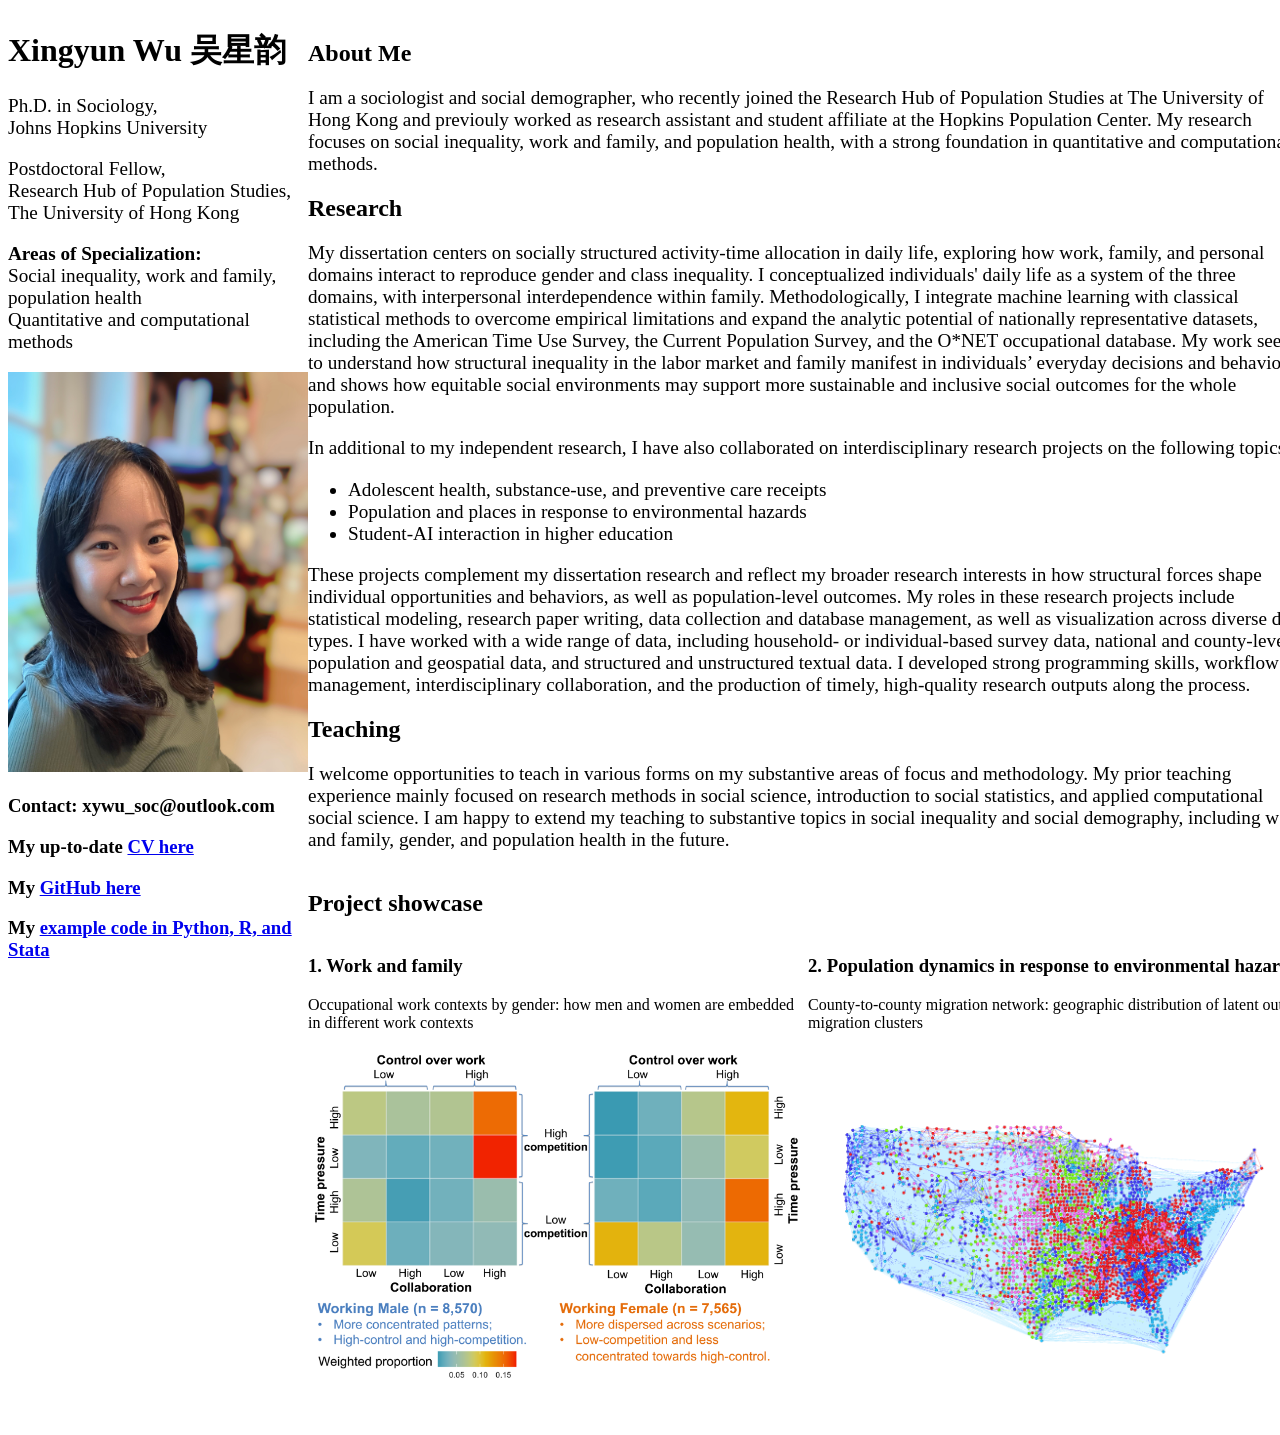
==== index.html @ 54bae13f "Update materials" ====
<!DOCTYPE html> 
<html>
  <head>
    <title>Xingyun Wu - Homepage</title>
  </head>
  
  <body>

    <div style="width: 100%; display: table;">
      <div style="display: table-row">
        <div style="width: 400px; display: table-cell;"> 
          <h1>Xingyun Wu 吴星韵</h1>

          <p style="font-size:120%;">
            Ph.D. in Sociology,<br>
            Johns Hopkins University
          </p>
          
          <p style="font-size:120%;">
            Postdoctoral Fellow, <br>
            Research Hub of Population Studies, <br>
            The University of Hong Kong
          </p>

          <p style="font-size:120%;">
            <b>Areas of Specialization:</b> <br>
            Social inequality, work and family, population health <br>
            Quantitative and computational methods
          </p>
          
          <p></p>

          <img style="width:300px" src="./profile/wu_profilePic.jpg"/>

          <h3>Contact: xywu_soc@outlook.com</h3>

          <h3>My up-to-date <a href="./profile/CV_Wu_20250822.pdf" target="_blank" class="image fit">CV here</a></h3>

          <h3>My <a href="https://github.com/xywu-soc" target="_blank" class="image fit">GitHub here</a></h3>

          <h3>My <a href = "./showcase/example_scripts_Python_R_Stata_Wu_20250423.pdf" class="image fit">example code in Python, R, and Stata</a></h3>
          
        </div>

        <div style="width: 600px; display: table-cell;"> 
          <h2>About Me</h2>
    
          <p style="font-size:120%;">
            I am a sociologist and social demographer, who recently joined the Research Hub of Population Studies at The University of Hong Kong and previouly worked as research assistant and student affiliate at the Hopkins Population Center. My research focuses on social inequality,
            work and family, and population health, with a strong foundation in quantitative and computational methods.
          </p>  

          <h2>Research</h2>
    
          <p style="font-size:120%;">
            My dissertation centers on socially structured activity-time allocation in daily life, exploring how work, family, and personal domains interact to reproduce gender and 
            class inequality. I conceptualized individuals' daily life as a system of the three domains, with interpersonal interdependence within family. 
            
            Methodologically, I integrate machine learning with classical statistical methods to overcome empirical limitations and expand the analytic potential 
            of nationally representative datasets, including the American Time Use Survey, the Current Population Survey, and the O*NET occupational database. 
            
            My work seeks to understand how structural inequality in the labor market and family manifest in individuals’ everyday decisions and behaviors, 
            and shows how equitable social environments may support more sustainable and inclusive social outcomes for the whole population.
          </p>

          <p style="font-size:120%;">
            In additional to my independent research, I have also collaborated on interdisciplinary research projects on the following topics: 
            
            <ul style="font-size:120%;">
              <li>Adolescent health, substance-use, and preventive care receipts</li>
              <li>Population and places in response to environmental hazards</li>
              <li>Student-AI interaction in higher education</li>
            </ul>
            
            </p>
            
            <p style="font-size:120%;">
            These projects complement my dissertation research and 
            reflect my broader research interests in how structural forces shape individual opportunities and behaviors, as well as population-level outcomes. 
            
            My roles in these research projects include statistical modeling, research paper writing, data collection and database management, as well as visualization across diverse data types.
            
            I have worked with a wide range of data, including household- or individual-based survey data, national and county-level population and geospatial data, and structured and unstructured textual data. 
            
            I developed strong programming skills, workflow management, interdisciplinary collaboration, and the production of timely, high-quality research outputs along the process.
          </p>
    
          <h2>Teaching</h2>

          <p style="font-size:120%;">
            I welcome opportunities to teach in various forms on my substantive areas of focus and methodology. My prior teaching experience mainly focused on research methods in social science, introduction to social statistics, and applied computational social science. 
            
            I am happy to extend my teaching to substantive topics in social inequality and social demography, including work and family, gender, and population health in the future.
          </p>
          
          <div style="width: 100%; display: table;">
            
            <h2>Project showcase</h2>
            
            <div style="display: table-row">
              
              <div style="width: 500px; display: table-cell;"> 
                <h3>1. Work and family</h3>
                <p>Occupational work contexts by gender: how men and women are embedded in different work contexts</p>
                <img style="width:500px" src="./showcase/occ_context.png"/>
              </div>
              
              <div style="width: 500px; display: table-cell;"> 
                <h3>2. Population dynamics in response to environmental hazards</h3>
                <p>County-to-county migration network: geographic distribution of latent out-migration clusters</p>
                <img style="width:500px" src="./showcase/map_migration_out.png"/>
              </div>
              
            </div>
          </div>
          
        </div>
        
      </div>

    </div>
    
  </body>
</html>
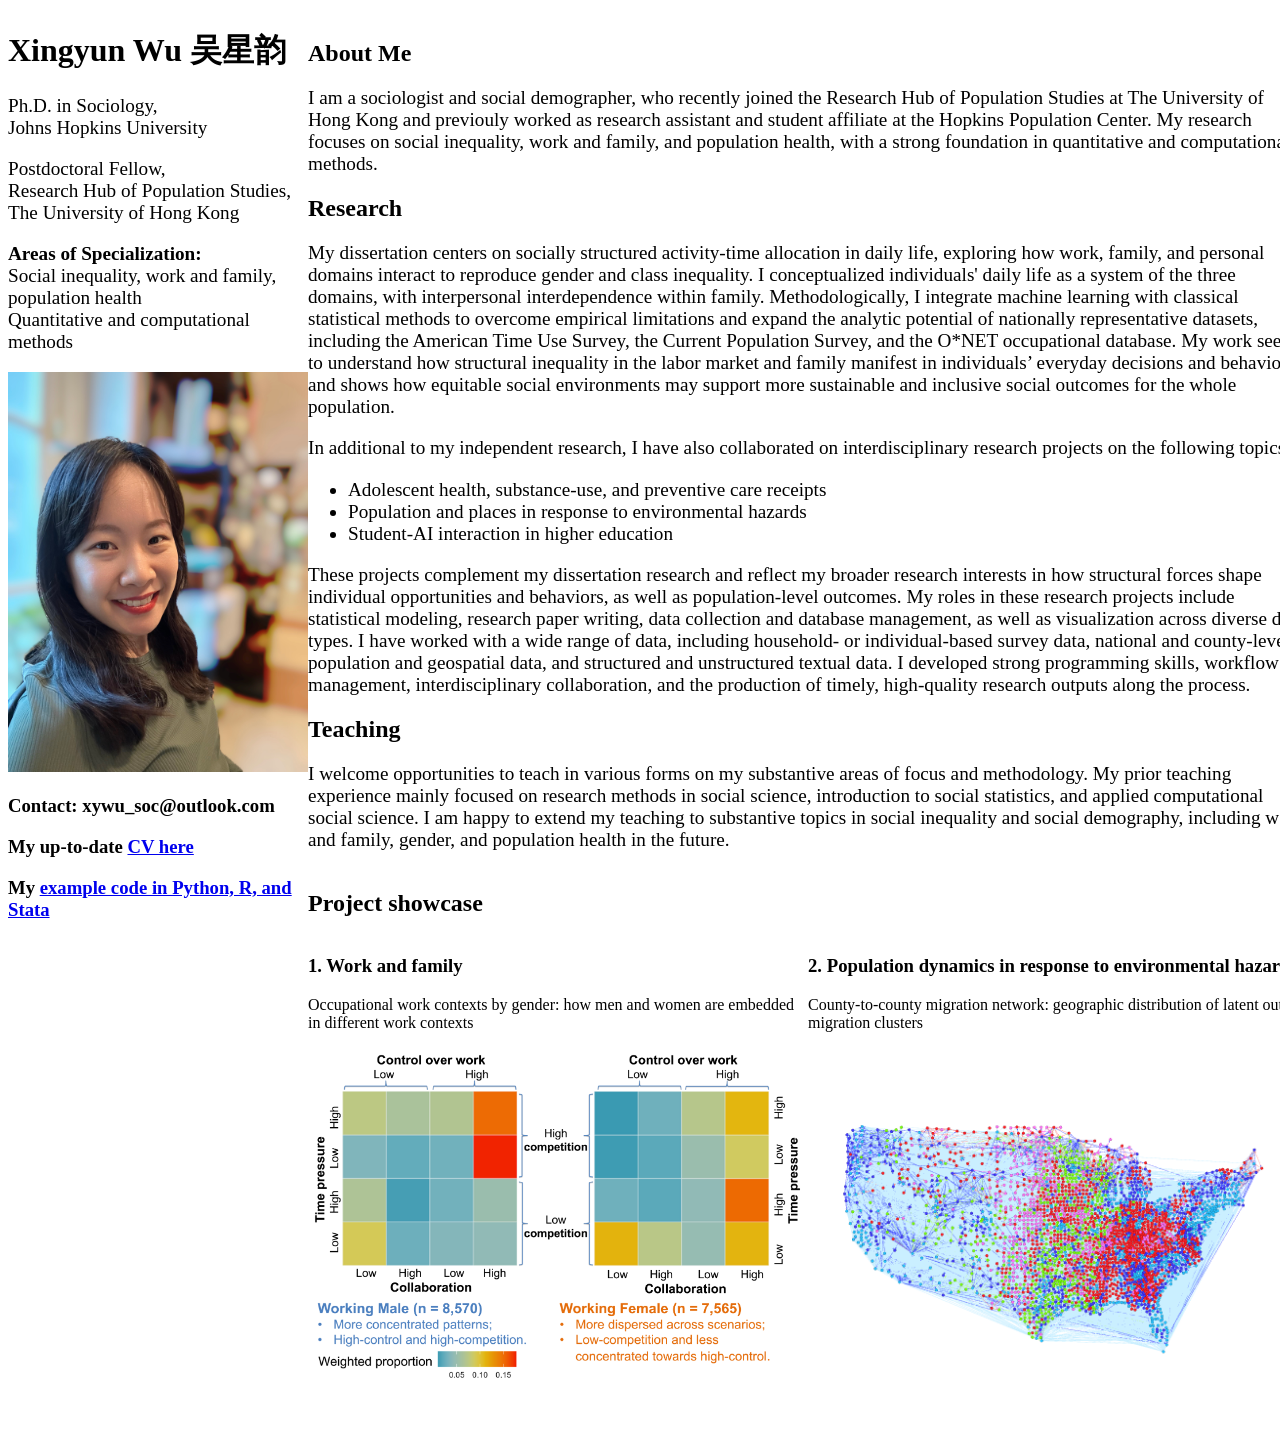
==== commit e0692539: "Update cv" ====
--- a/index.html
+++ b/index.html
@@ -34,9 +34,7 @@
 
           <h3>Contact: xywu_soc@outlook.com</h3>
 
-          <h3>My up-to-date <a href="./profile/CV_Wu_20250822.pdf" target="_blank" class="image fit">CV here</a></h3>
-
-          <h3>My <a href="https://github.com/xywu-soc" target="_blank" class="image fit">GitHub here</a></h3>
+          <h3>My up-to-date <a href="./profile/CV_Wu_20251009.pdf" target="_blank" class="image fit">CV here</a></h3>
 
           <h3>My <a href = "./showcase/example_scripts_Python_R_Stata_Wu_20250423.pdf" class="image fit">example code in Python, R, and Stata</a></h3>
           
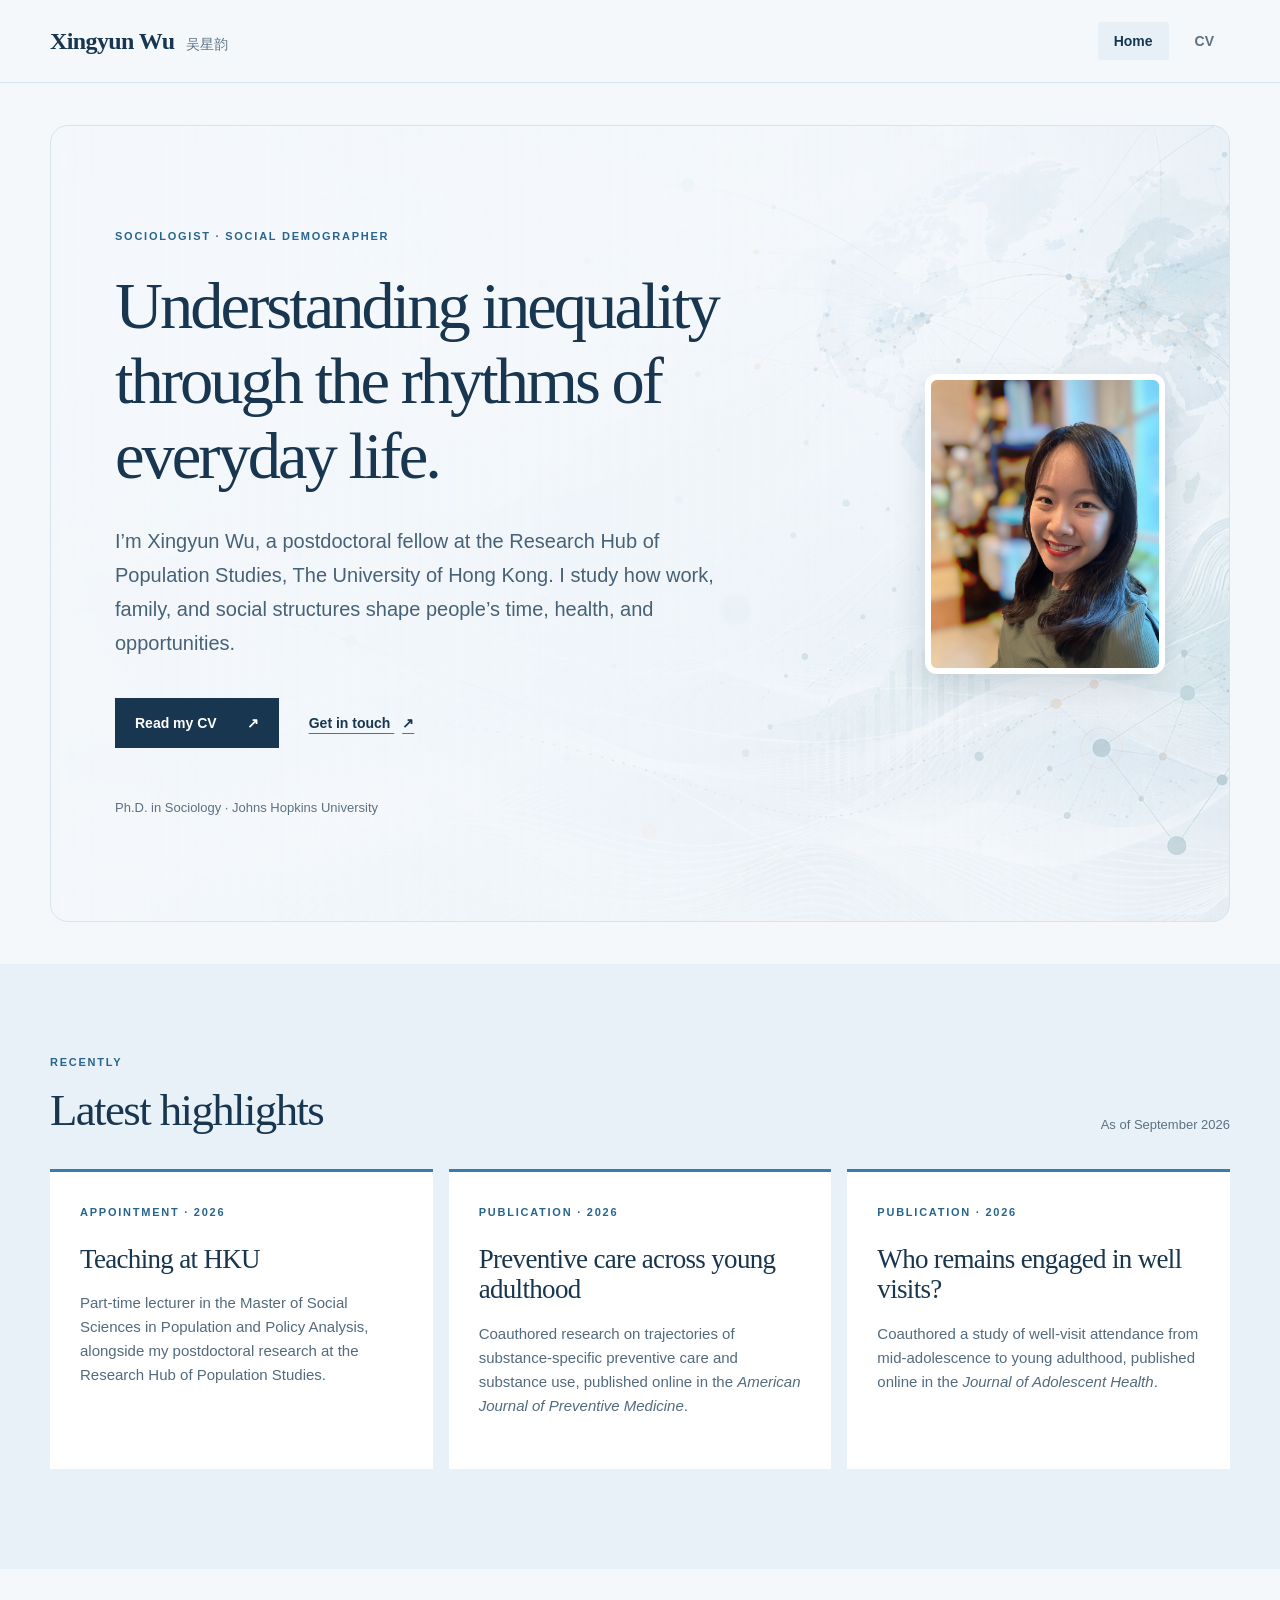
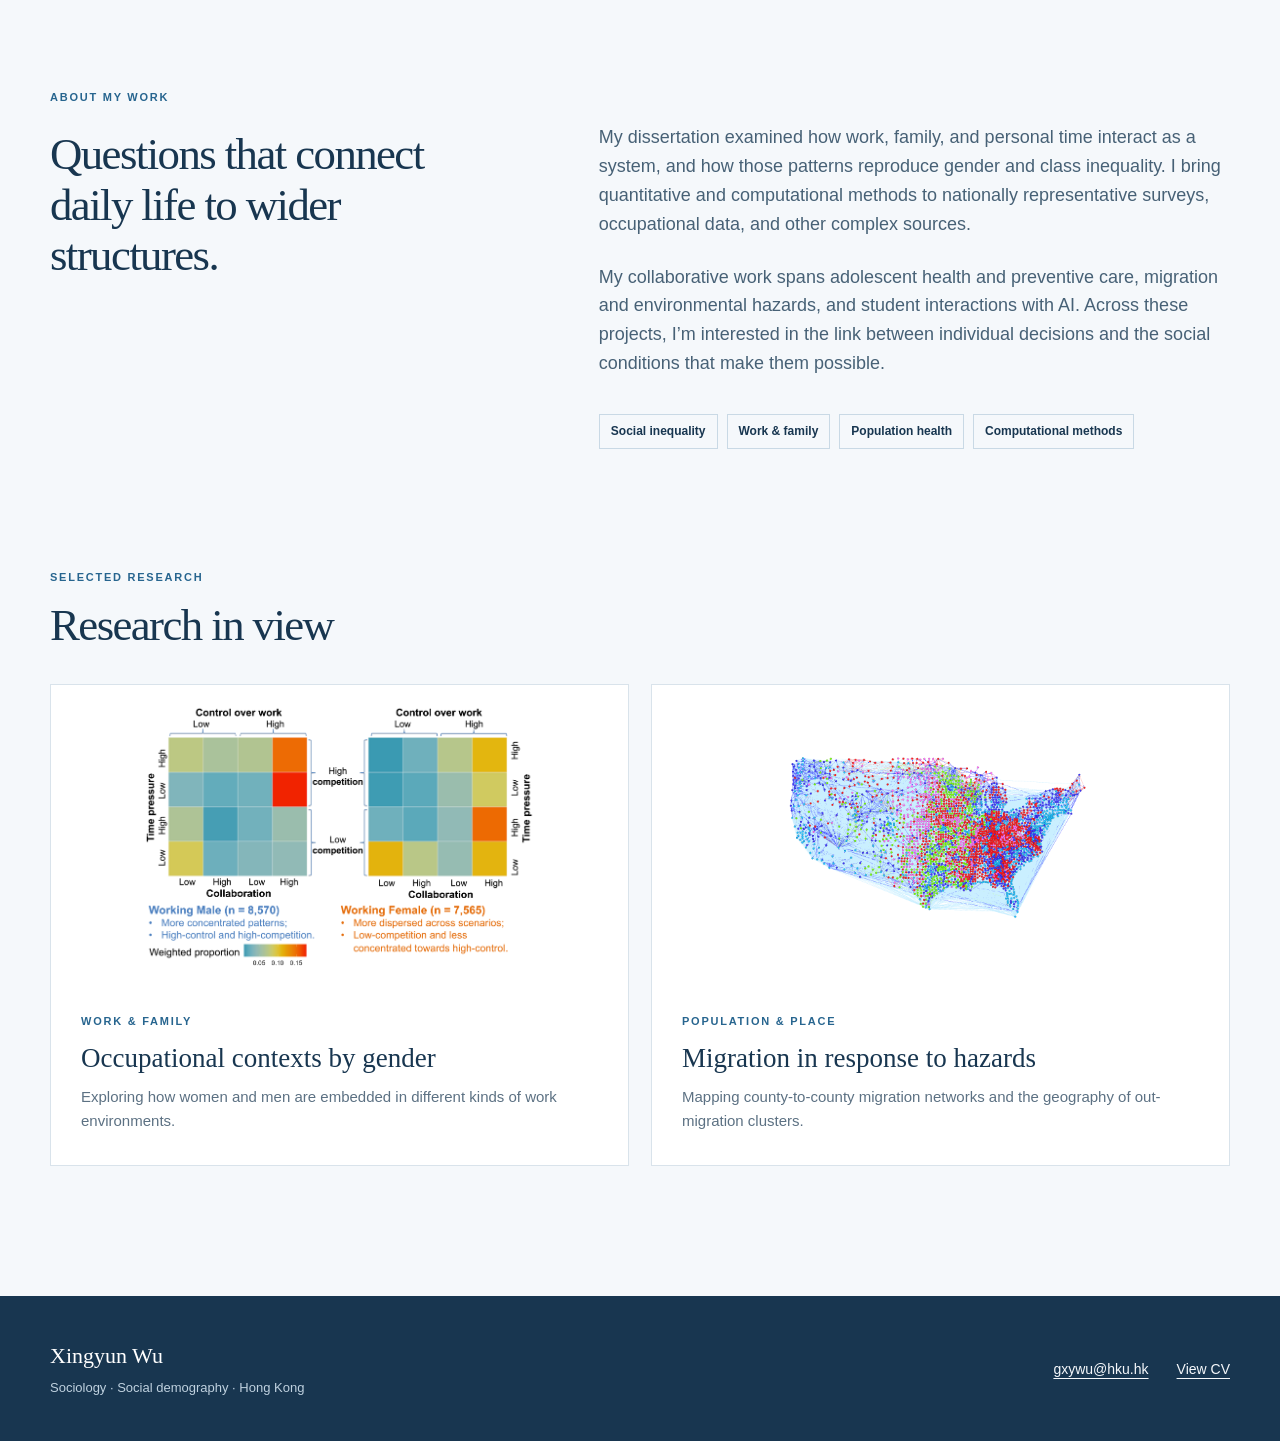
==== commit 9c0eb05b: "Publish updated two-page personal website" ====
--- a/index.html
+++ b/index.html
@@ -1,122 +1,49 @@
-<!DOCTYPE html> 
-<html>
-  <head>
-    <title>Xingyun Wu - Homepage</title>
-  </head>
-  
-  <body>
-
-    <div style="width: 100%; display: table;">
-      <div style="display: table-row">
-        <div style="width: 400px; display: table-cell;"> 
-          <h1>Xingyun Wu 吴星韵</h1>
-
-          <p style="font-size:120%;">
-            Ph.D. in Sociology,<br>
-            Johns Hopkins University
-          </p>
-          
-          <p style="font-size:120%;">
-            Postdoctoral Fellow, <br>
-            Research Hub of Population Studies, <br>
-            The University of Hong Kong
-          </p>
-
-          <p style="font-size:120%;">
-            <b>Areas of Specialization:</b> <br>
-            Social inequality, work and family, population health <br>
-            Quantitative and computational methods
-          </p>
-          
-          <p></p>
-
-          <img style="width:300px" src="./profile/wu_profilePic.jpg"/>
-
-          <h3>Contact: xywu_soc@outlook.com</h3>
-
-          <h3>My up-to-date <a href="./profile/CV_Wu_20251009.pdf" target="_blank" class="image fit">CV here</a></h3>
-
-          <h3>My <a href = "./showcase/example_scripts_Python_R_Stata_Wu_20250423.pdf" class="image fit">example code in Python, R, and Stata</a></h3>
-          
-        </div>
-
-        <div style="width: 600px; display: table-cell;"> 
-          <h2>About Me</h2>
-    
-          <p style="font-size:120%;">
-            I am a sociologist and social demographer, who recently joined the Research Hub of Population Studies at The University of Hong Kong and previouly worked as research assistant and student affiliate at the Hopkins Population Center. My research focuses on social inequality,
-            work and family, and population health, with a strong foundation in quantitative and computational methods.
-          </p>  
-
-          <h2>Research</h2>
-    
-          <p style="font-size:120%;">
-            My dissertation centers on socially structured activity-time allocation in daily life, exploring how work, family, and personal domains interact to reproduce gender and 
-            class inequality. I conceptualized individuals' daily life as a system of the three domains, with interpersonal interdependence within family. 
-            
-            Methodologically, I integrate machine learning with classical statistical methods to overcome empirical limitations and expand the analytic potential 
-            of nationally representative datasets, including the American Time Use Survey, the Current Population Survey, and the O*NET occupational database. 
-            
-            My work seeks to understand how structural inequality in the labor market and family manifest in individuals’ everyday decisions and behaviors, 
-            and shows how equitable social environments may support more sustainable and inclusive social outcomes for the whole population.
-          </p>
-
-          <p style="font-size:120%;">
-            In additional to my independent research, I have also collaborated on interdisciplinary research projects on the following topics: 
-            
-            <ul style="font-size:120%;">
-              <li>Adolescent health, substance-use, and preventive care receipts</li>
-              <li>Population and places in response to environmental hazards</li>
-              <li>Student-AI interaction in higher education</li>
-            </ul>
-            
-            </p>
-            
-            <p style="font-size:120%;">
-            These projects complement my dissertation research and 
-            reflect my broader research interests in how structural forces shape individual opportunities and behaviors, as well as population-level outcomes. 
-            
-            My roles in these research projects include statistical modeling, research paper writing, data collection and database management, as well as visualization across diverse data types.
-            
-            I have worked with a wide range of data, including household- or individual-based survey data, national and county-level population and geospatial data, and structured and unstructured textual data. 
-            
-            I developed strong programming skills, workflow management, interdisciplinary collaboration, and the production of timely, high-quality research outputs along the process.
-          </p>
-    
-          <h2>Teaching</h2>
-
-          <p style="font-size:120%;">
-            I welcome opportunities to teach in various forms on my substantive areas of focus and methodology. My prior teaching experience mainly focused on research methods in social science, introduction to social statistics, and applied computational social science. 
-            
-            I am happy to extend my teaching to substantive topics in social inequality and social demography, including work and family, gender, and population health in the future.
-          </p>
-          
-          <div style="width: 100%; display: table;">
-            
-            <h2>Project showcase</h2>
-            
-            <div style="display: table-row">
-              
-              <div style="width: 500px; display: table-cell;"> 
-                <h3>1. Work and family</h3>
-                <p>Occupational work contexts by gender: how men and women are embedded in different work contexts</p>
-                <img style="width:500px" src="./showcase/occ_context.png"/>
-              </div>
-              
-              <div style="width: 500px; display: table-cell;"> 
-                <h3>2. Population dynamics in response to environmental hazards</h3>
-                <p>County-to-county migration network: geographic distribution of latent out-migration clusters</p>
-                <img style="width:500px" src="./showcase/map_migration_out.png"/>
-              </div>
-              
-            </div>
-          </div>
-          
-        </div>
-        
+<!doctype html>
+<html lang="en">
+<head>
+  <meta charset="utf-8">
+  <meta name="viewport" content="width=device-width, initial-scale=1">
+  <meta name="description" content="Xingyun Wu is a sociologist and social demographer studying inequality, work and family, population health, and computational methods.">
+  <title>Xingyun Wu | Sociologist &amp; Social Demographer</title>
+  <link rel="stylesheet" href="./styles.css">
+</head>
+<body>
+  <a class="skip-link" href="#main">Skip to content</a>
+  <header class="site-header"><div class="shell header-inner">
+    <a class="wordmark" href="./" aria-label="Xingyun Wu, home">Xingyun Wu <span>吴星韵</span></a>
+    <nav aria-label="Main navigation"><a class="nav-link active" href="./" aria-current="page">Home</a><a class="nav-link" href="./cv.html">CV</a></nav>
+  </div></header>
+  <main id="main">
+    <section class="hero shell" aria-labelledby="hero-title">
+      <div class="hero-copy">
+        <p class="eyebrow">Sociologist · Social demographer</p>
+        <h1 id="hero-title">Understanding inequality through the rhythms of everyday life.</h1>
+        <p class="hero-intro">I’m Xingyun Wu, a postdoctoral fellow at the Research Hub of Population Studies, The University of Hong Kong. I study how work, family, and social structures shape people’s time, health, and opportunities.</p>
+        <div class="hero-actions"><a class="button" href="./cv.html">Read my CV <span aria-hidden="true">↗</span></a><a class="text-link" href="mailto:gxywu@hku.hk">Get in touch <span aria-hidden="true">↗</span></a></div>
+        <p class="credential">Ph.D. in Sociology · Johns Hopkins University</p>
       </div>
-
-    </div>
-    
-  </body>
+      <figure class="portrait-frame"><img src="./profile/wu_profilePic.jpg" alt="Xingyun Wu smiling" width="240" height="300" fetchpriority="high"></figure>
+    </section>
+    <section class="highlights-section" aria-labelledby="highlights-title"><div class="shell">
+      <div class="section-heading"><div><p class="eyebrow">Recently</p><h2 id="highlights-title">Latest highlights</h2></div><span class="section-note">As of September 2026</span></div>
+      <div class="highlight-grid">
+        <article class="highlight-card"><p class="card-type">Appointment · 2026</p><h3>Teaching at HKU</h3><p>Part-time lecturer in the Master of Social Sciences in Population and Policy Analysis, alongside my postdoctoral research at the Research Hub of Population Studies.</p></article>
+        <article class="highlight-card"><p class="card-type">Publication · 2026</p><h3>Preventive care across young adulthood</h3><p>Coauthored research on trajectories of substance-specific preventive care and substance use, published online in the <em>American Journal of Preventive Medicine</em>.</p></article>
+        <article class="highlight-card"><p class="card-type">Publication · 2026</p><h3>Who remains engaged in well visits?</h3><p>Coauthored a study of well-visit attendance from mid-adolescence to young adulthood, published online in the <em>Journal of Adolescent Health</em>.</p></article>
+      </div>
+    </div></section>
+    <section class="about-section shell" aria-labelledby="about-title">
+      <div class="about-label"><p class="eyebrow">About my work</p><h2 id="about-title">Questions that connect daily life to wider structures.</h2></div>
+      <div class="about-copy"><p>My dissertation examined how work, family, and personal time interact as a system, and how those patterns reproduce gender and class inequality. I bring quantitative and computational methods to nationally representative surveys, occupational data, and other complex sources.</p><p>My collaborative work spans adolescent health and preventive care, migration and environmental hazards, and student interactions with AI. Across these projects, I’m interested in the link between individual decisions and the social conditions that make them possible.</p><div class="topic-list" aria-label="Research areas"><span>Social inequality</span><span>Work &amp; family</span><span>Population health</span><span>Computational methods</span></div></div>
+    </section>
+    <section class="work-section shell" aria-labelledby="work-title">
+      <div class="section-heading"><div><p class="eyebrow">Selected research</p><h2 id="work-title">Research in view</h2></div></div>
+      <div class="project-grid">
+        <article class="project-card"><img src="./showcase/occ_context.png" alt="Visualization of occupational work contexts by gender" loading="lazy"><div class="project-copy"><p class="card-type">Work &amp; family</p><h3>Occupational contexts by gender</h3><p>Exploring how women and men are embedded in different kinds of work environments.</p></div></article>
+        <article class="project-card"><img src="./showcase/map_migration_out.png" alt="Map showing geographic patterns of latent out-migration clusters" loading="lazy"><div class="project-copy"><p class="card-type">Population &amp; place</p><h3>Migration in response to hazards</h3><p>Mapping county-to-county migration networks and the geography of out-migration clusters.</p></div></article>
+      </div>
+    </section>
+  </main>
+  <footer class="site-footer"><div class="shell footer-inner"><div><p class="footer-name">Xingyun Wu</p><p>Sociology · Social demography · Hong Kong</p></div><div class="footer-links"><a href="mailto:gxywu@hku.hk">gxywu@hku.hk</a><a href="./cv.html">View CV</a></div></div></footer>
+</body>
 </html>
--- a/styles.css
+++ b/styles.css
@@ -0,0 +1,74 @@
+:root { color-scheme: light; --ink: #183650; --muted: #5c7183; --cream: #f5f8fb; --paper: #ffffff; --line: #d9e3eb; --accent: #367dac; --accent-dark: #27658f; }
+* { box-sizing: border-box; }
+html { scroll-behavior: smooth; }
+body { margin: 0; background: var(--cream); color: var(--ink); font-family: -apple-system, BlinkMacSystemFont, "Segoe UI", sans-serif; line-height: 1.6; }
+img { display: block; max-width: 100%; }
+a { color: inherit; }
+a:focus-visible { outline: 3px solid var(--accent); outline-offset: 4px; }
+.shell { width: min(1180px, calc(100% - 64px)); margin-inline: auto; }
+.skip-link { position: absolute; top: -100px; left: 16px; z-index: 10; padding: 10px 14px; background: var(--ink); color: white; }
+.skip-link:focus { top: 12px; }
+.site-header { border-bottom: 1px solid var(--line); background: rgba(245,248,251,.96); }
+.header-inner { min-height: 82px; display: flex; align-items: center; justify-content: space-between; gap: 24px; }
+.wordmark { text-decoration: none; font-family: Georgia, serif; font-size: 24px; letter-spacing: -.025em; font-weight: 700; white-space: nowrap; }
+.wordmark span { margin-left: 6px; font-family: -apple-system, BlinkMacSystemFont, "Segoe UI", sans-serif; font-size: 14px; font-weight: 400; letter-spacing: 0; color: var(--muted); }
+nav { display: flex; gap: 10px; }
+.nav-link { padding: 8px 16px; text-decoration: none; color: var(--muted); border-radius: 2px; font-size: 14px; font-weight: 600; }
+.nav-link:hover, .nav-link.active { color: var(--ink); background: #e7f0f7; }
+.hero { display: grid; grid-template-columns: minmax(0, 1fr) 240px; gap: clamp(36px, 6vw, 80px); align-items: center; margin-top: 42px; margin-bottom: 42px; padding: clamp(58px, 8vw, 105px) clamp(26px, 5vw, 68px); background: linear-gradient(90deg, rgba(245,248,251,.94), rgba(245,248,251,.78) 60%, rgba(245,248,251,.62)), url('./assets/research-background.jpg') center / cover no-repeat; border: 1px solid var(--line); border-radius: 18px; }
+.eyebrow, .card-type { color: var(--accent-dark); text-transform: uppercase; letter-spacing: .16em; font-size: 11px; font-weight: 800; }
+.eyebrow { margin: 0 0 22px; }
+h1, h2, h3, p { margin-top: 0; }
+h1, h2, h3 { font-family: Georgia, "Times New Roman", serif; font-weight: 400; line-height: 1.13; }
+.hero h1 { max-width: 790px; margin-bottom: 30px; font-size: clamp(44px, 5.2vw, 76px); letter-spacing: -.045em; }
+.hero-intro { max-width: 640px; color: #476176; font-size: clamp(17px, 1.7vw, 20px); line-height: 1.7; }
+.hero-actions { display: flex; align-items: center; flex-wrap: wrap; gap: 30px; margin-top: 38px; }
+.button { display: inline-flex; align-items: center; gap: 30px; padding: 14px 20px; background: var(--ink); color: white; text-decoration: none; font-size: 14px; font-weight: 700; }
+.button:hover { background: #2b5573; }
+.text-link { color: var(--ink); text-decoration-color: var(--accent); text-underline-offset: 5px; font-size: 14px; font-weight: 700; }
+.text-link span { margin-left: 8px; }
+.credential { margin: 50px 0 0; color: var(--muted); font-size: 13px; }
+.portrait-frame { width: 240px; max-width: 100%; margin: 0; justify-self: center; }
+.portrait-frame img { display: block; width: 240px; max-width: 100%; height: 300px; object-fit: cover; object-position: center 46%; transform: scaleX(-1); border: 6px solid white; border-radius: 12px; box-shadow: 0 14px 32px rgba(24, 54, 80, .16); }
+.highlights-section { padding: 90px 0 100px; background: #e8f1f7; }
+.section-heading { display: flex; align-items: end; justify-content: space-between; gap: 30px; margin-bottom: 34px; }
+.section-heading .eyebrow { margin-bottom: 13px; }
+h2 { margin-bottom: 0; font-size: clamp(34px, 3.5vw, 50px); letter-spacing: -.035em; }
+.section-note { color: var(--muted); font-size: 13px; white-space: nowrap; }
+.highlight-grid { display: grid; grid-template-columns: repeat(3, minmax(0, 1fr)); gap: 16px; }
+.highlight-card { min-height: 300px; padding: 32px 30px; background: var(--paper); border-top: 3px solid var(--accent); }
+.card-type { margin-bottom: 22px; }
+.highlight-card h3 { margin-bottom: 17px; font-size: 27px; letter-spacing: -.025em; }
+.highlight-card p:last-child { margin-bottom: 0; color: #526b7d; font-size: 15px; }
+.about-section { display: grid; grid-template-columns: minmax(0, .8fr) minmax(0, 1.2fr); gap: clamp(50px, 10vw, 150px); padding-top: 120px; padding-bottom: 120px; }
+.about-label h2 { max-width: 450px; }
+.about-copy { padding-top: 34px; color: #476176; font-size: 18px; }
+.about-copy p { margin-bottom: 24px; }
+.topic-list { display: flex; flex-wrap: wrap; gap: 9px; margin-top: 36px; }
+.topic-list span { padding: 7px 11px; border: 1px solid #c9d9e5; color: var(--ink); font-size: 12px; font-weight: 600; }
+.work-section { padding-bottom: 130px; }
+.project-grid { display: grid; grid-template-columns: repeat(2, minmax(0, 1fr)); gap: 22px; }
+.project-card { background: var(--paper); border: 1px solid var(--line); }
+.project-card > img { width: 100%; height: 300px; object-fit: contain; background: white; padding: 18px; }
+.project-copy { padding: 28px 30px 32px; }
+.project-copy .card-type { margin-bottom: 12px; }
+.project-copy h3 { margin-bottom: 12px; font-size: 27px; }
+.project-copy p:last-child { margin-bottom: 0; color: var(--muted); font-size: 15px; }
+.site-footer { background: var(--ink); color: #f5f8fb; }
+.footer-inner { display: flex; justify-content: space-between; gap: 30px; padding-top: 42px; padding-bottom: 42px; }
+.footer-inner p { margin: 0; color: #bfd1df; font-size: 13px; }
+.footer-inner .footer-name { margin-bottom: 5px; color: white; font-family: Georgia, serif; font-size: 22px; }
+.footer-links { display: flex; align-items: center; flex-wrap: wrap; gap: 28px; font-size: 14px; }
+.footer-links a { text-underline-offset: 4px; }
+.cv-page { background: #eaf1f7; }
+.cv-intro { padding-top: 65px; padding-bottom: 40px; }
+.cv-intro .eyebrow { margin-bottom: 10px; }
+.cv-intro h1 { margin-bottom: 10px; font-size: clamp(44px, 5vw, 65px); letter-spacing: -.04em; }
+.cv-intro > p:last-child { margin: 0; color: var(--muted); font-size: 16px; }
+.cv-document { width: min(990px, calc(100% - 64px)); margin: 0 auto 100px; }
+.cv-document figure { margin: 0 0 26px; }
+.cv-document img { width: 100%; height: auto; background: white; box-shadow: 0 8px 30px rgba(24, 54, 80, .12); }
+.cv-document figcaption { padding-top: 9px; color: var(--muted); text-align: right; font-size: 12px; }
+@media (max-width: 850px) { .hero { grid-template-columns: 1fr; gap: 32px; } .portrait-frame { justify-self: start; } .highlight-grid { grid-template-columns: 1fr; } .highlight-card { min-height: 0; } .about-section { grid-template-columns: 1fr; gap: 18px; padding-top: 90px; padding-bottom: 90px; } .about-copy { padding-top: 0; } }
+@media (max-width: 600px) { .shell, .cv-document { width: min(100% - 36px, 1180px); } .header-inner { min-height: 68px; } .wordmark { font-size: 20px; } .wordmark span { display: none; } .nav-link { padding: 7px 11px; } .hero { margin-top: 18px; margin-bottom: 18px; padding: 46px 22px; background-position: 62% center; } .hero h1 { font-size: clamp(42px, 10vw, 58px); } .hero-actions { gap: 20px; } .credential { margin-top: 36px; } .portrait-frame { width: 190px; } .portrait-frame img { width: 190px; height: 238px; } .highlights-section { padding: 70px 0; } .section-heading { display: block; } .section-note { display: block; margin-top: 13px; } .project-grid { grid-template-columns: 1fr; } .project-card > img { height: 230px; } .work-section { padding-bottom: 80px; } .footer-inner { display: block; } .footer-links { margin-top: 24px; } .cv-intro { padding-top: 45px; } .cv-document { margin-bottom: 60px; } .cv-document figure { margin-bottom: 18px; } }
+@media (prefers-reduced-motion: reduce) { html { scroll-behavior: auto; } }
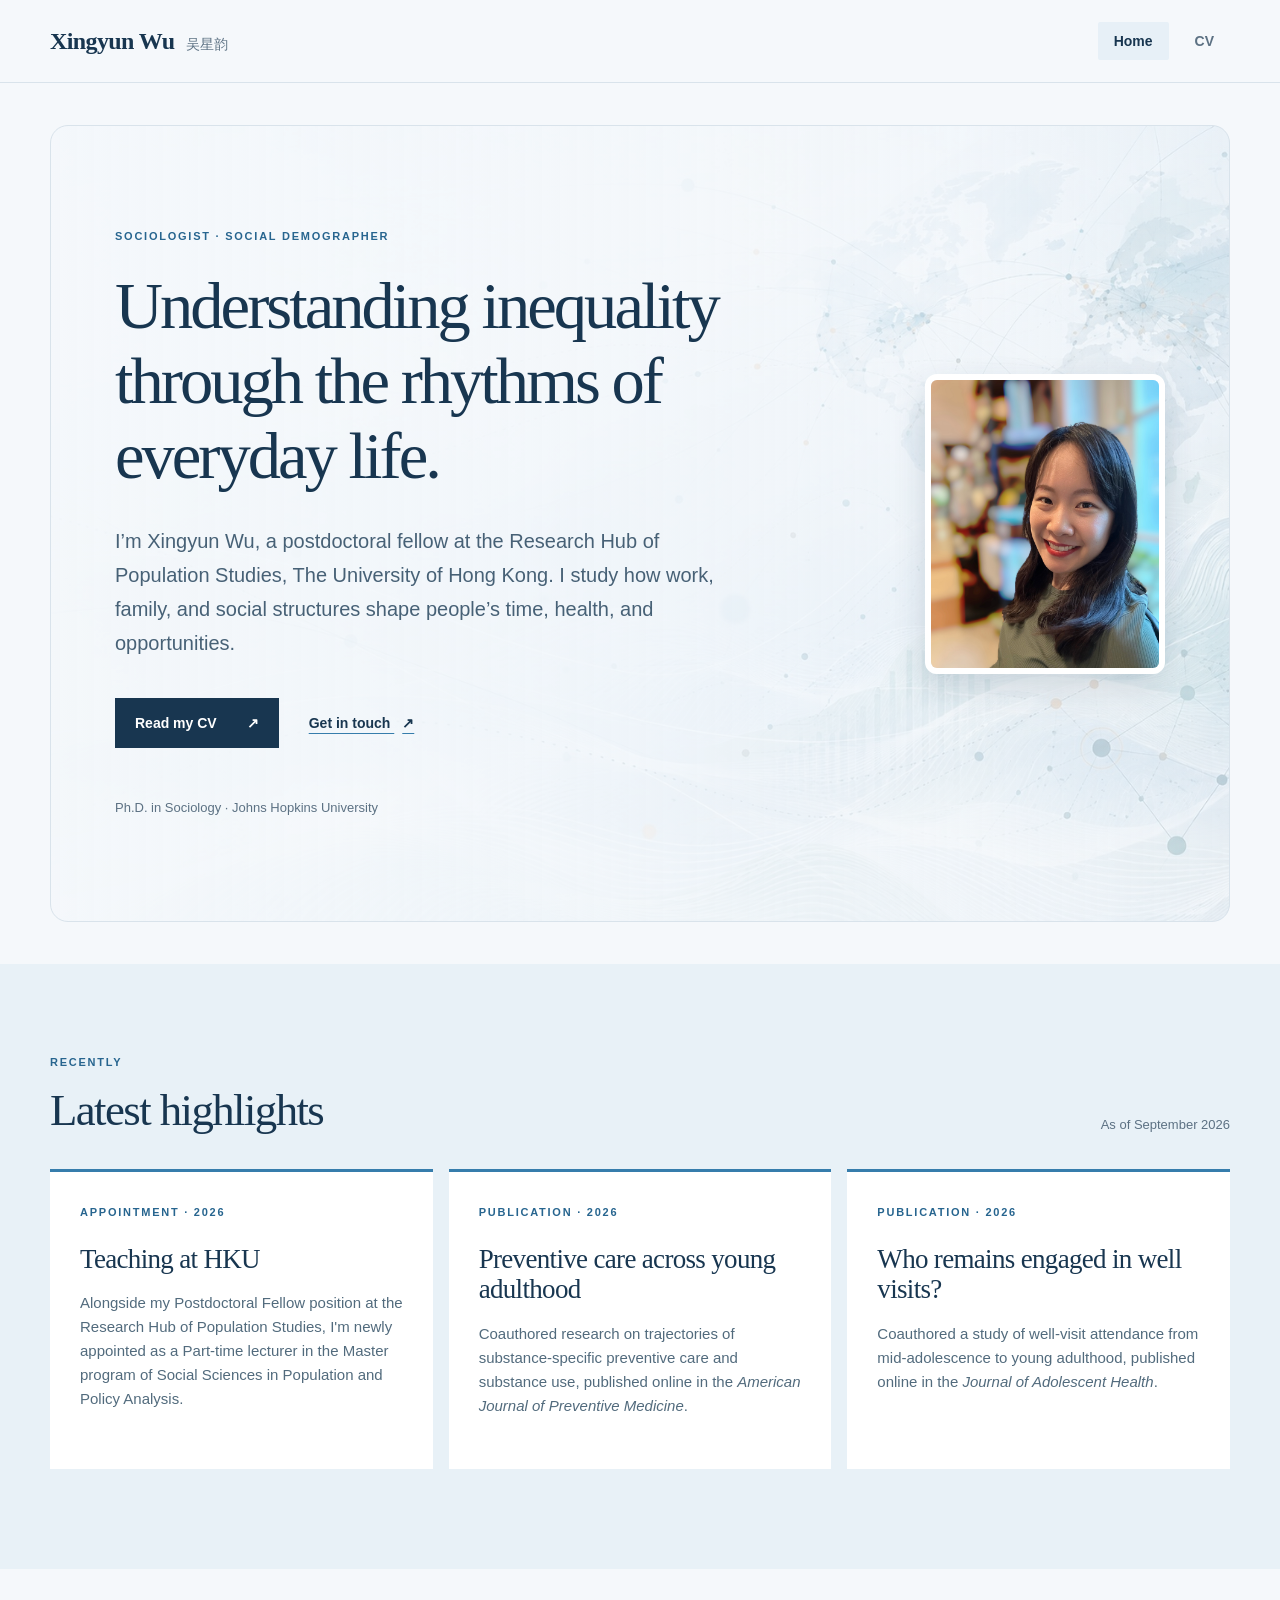
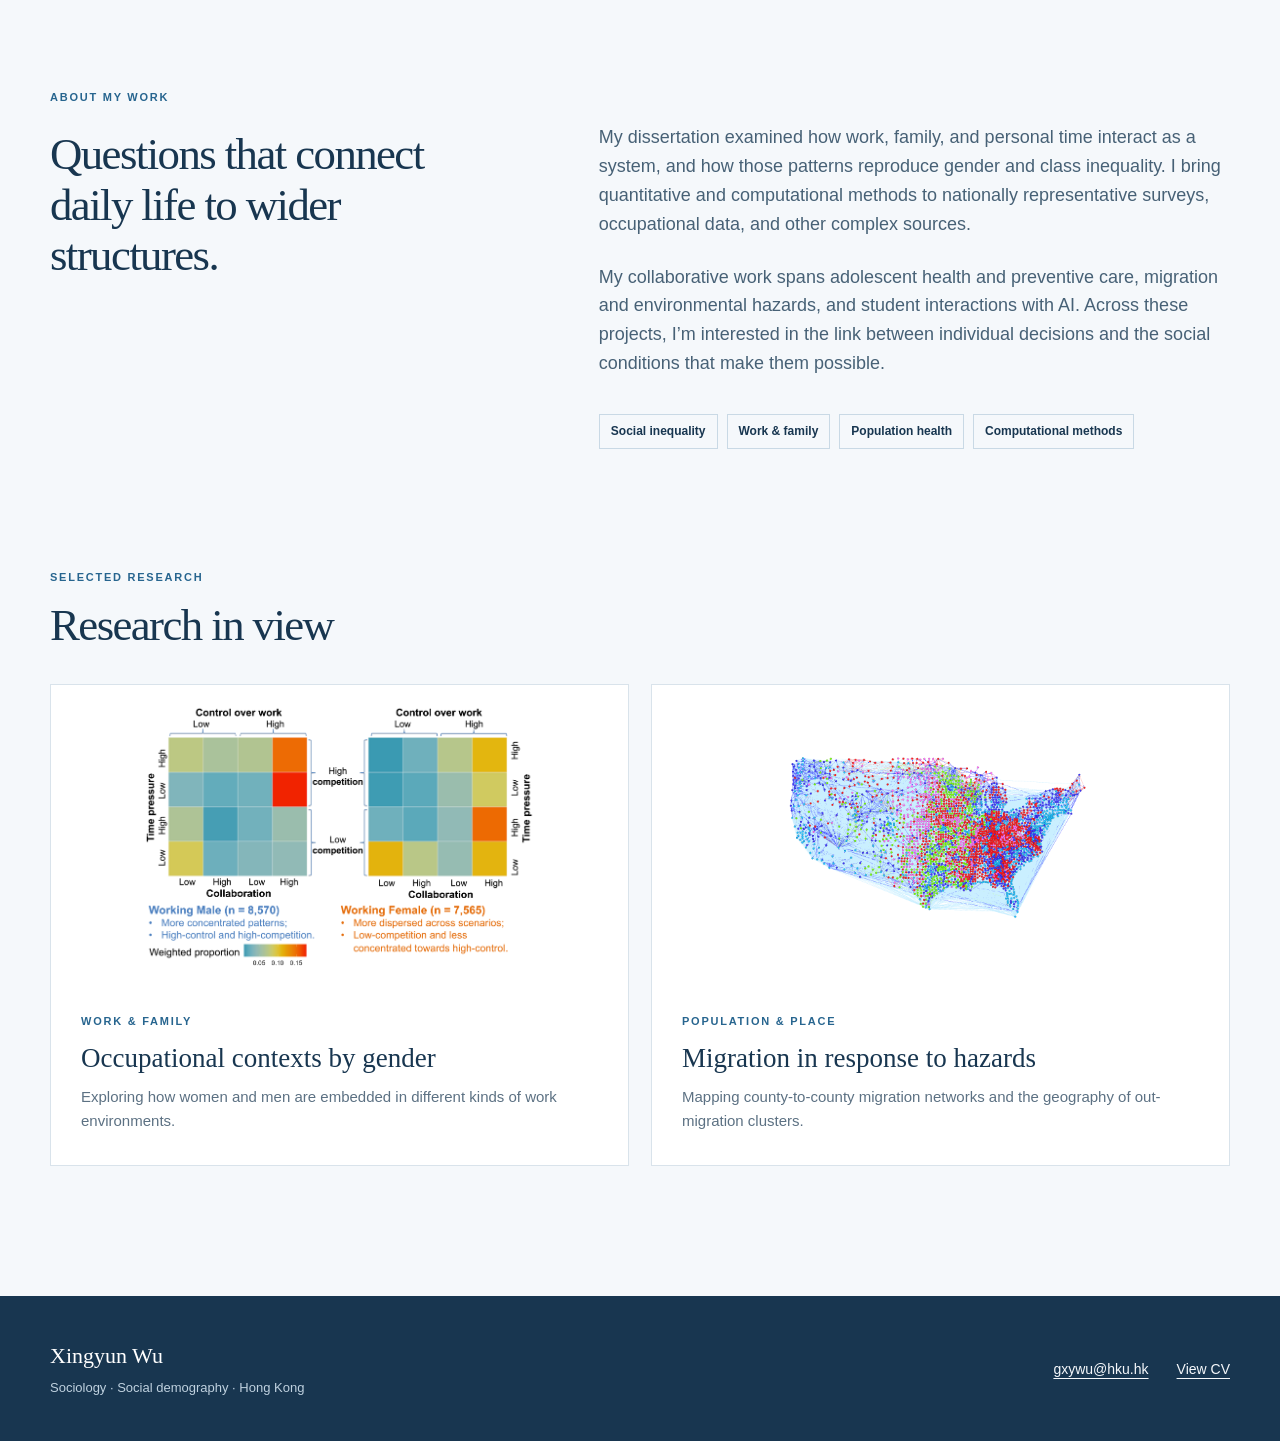
==== commit 3855f594: "Keep revised HKU appointment wording" ====
--- a/index.html
+++ b/index.html
@@ -27,7 +27,7 @@
     <section class="highlights-section" aria-labelledby="highlights-title"><div class="shell">
       <div class="section-heading"><div><p class="eyebrow">Recently</p><h2 id="highlights-title">Latest highlights</h2></div><span class="section-note">As of September 2026</span></div>
       <div class="highlight-grid">
-        <article class="highlight-card"><p class="card-type">Appointment · 2026</p><h3>Teaching at HKU</h3><p>Part-time lecturer in the Master of Social Sciences in Population and Policy Analysis, alongside my postdoctoral research at the Research Hub of Population Studies.</p></article>
+        <article class="highlight-card"><p class="card-type">Appointment · 2026</p><h3>Teaching at HKU</h3><p>Alongside my Postdoctoral Fellow position at the Research Hub of Population Studies, I'm newly appointed as a Part-time lecturer in the Master program of Social Sciences in Population and Policy Analysis.</p></article>
         <article class="highlight-card"><p class="card-type">Publication · 2026</p><h3>Preventive care across young adulthood</h3><p>Coauthored research on trajectories of substance-specific preventive care and substance use, published online in the <em>American Journal of Preventive Medicine</em>.</p></article>
         <article class="highlight-card"><p class="card-type">Publication · 2026</p><h3>Who remains engaged in well visits?</h3><p>Coauthored a study of well-visit attendance from mid-adolescence to young adulthood, published online in the <em>Journal of Adolescent Health</em>.</p></article>
       </div>
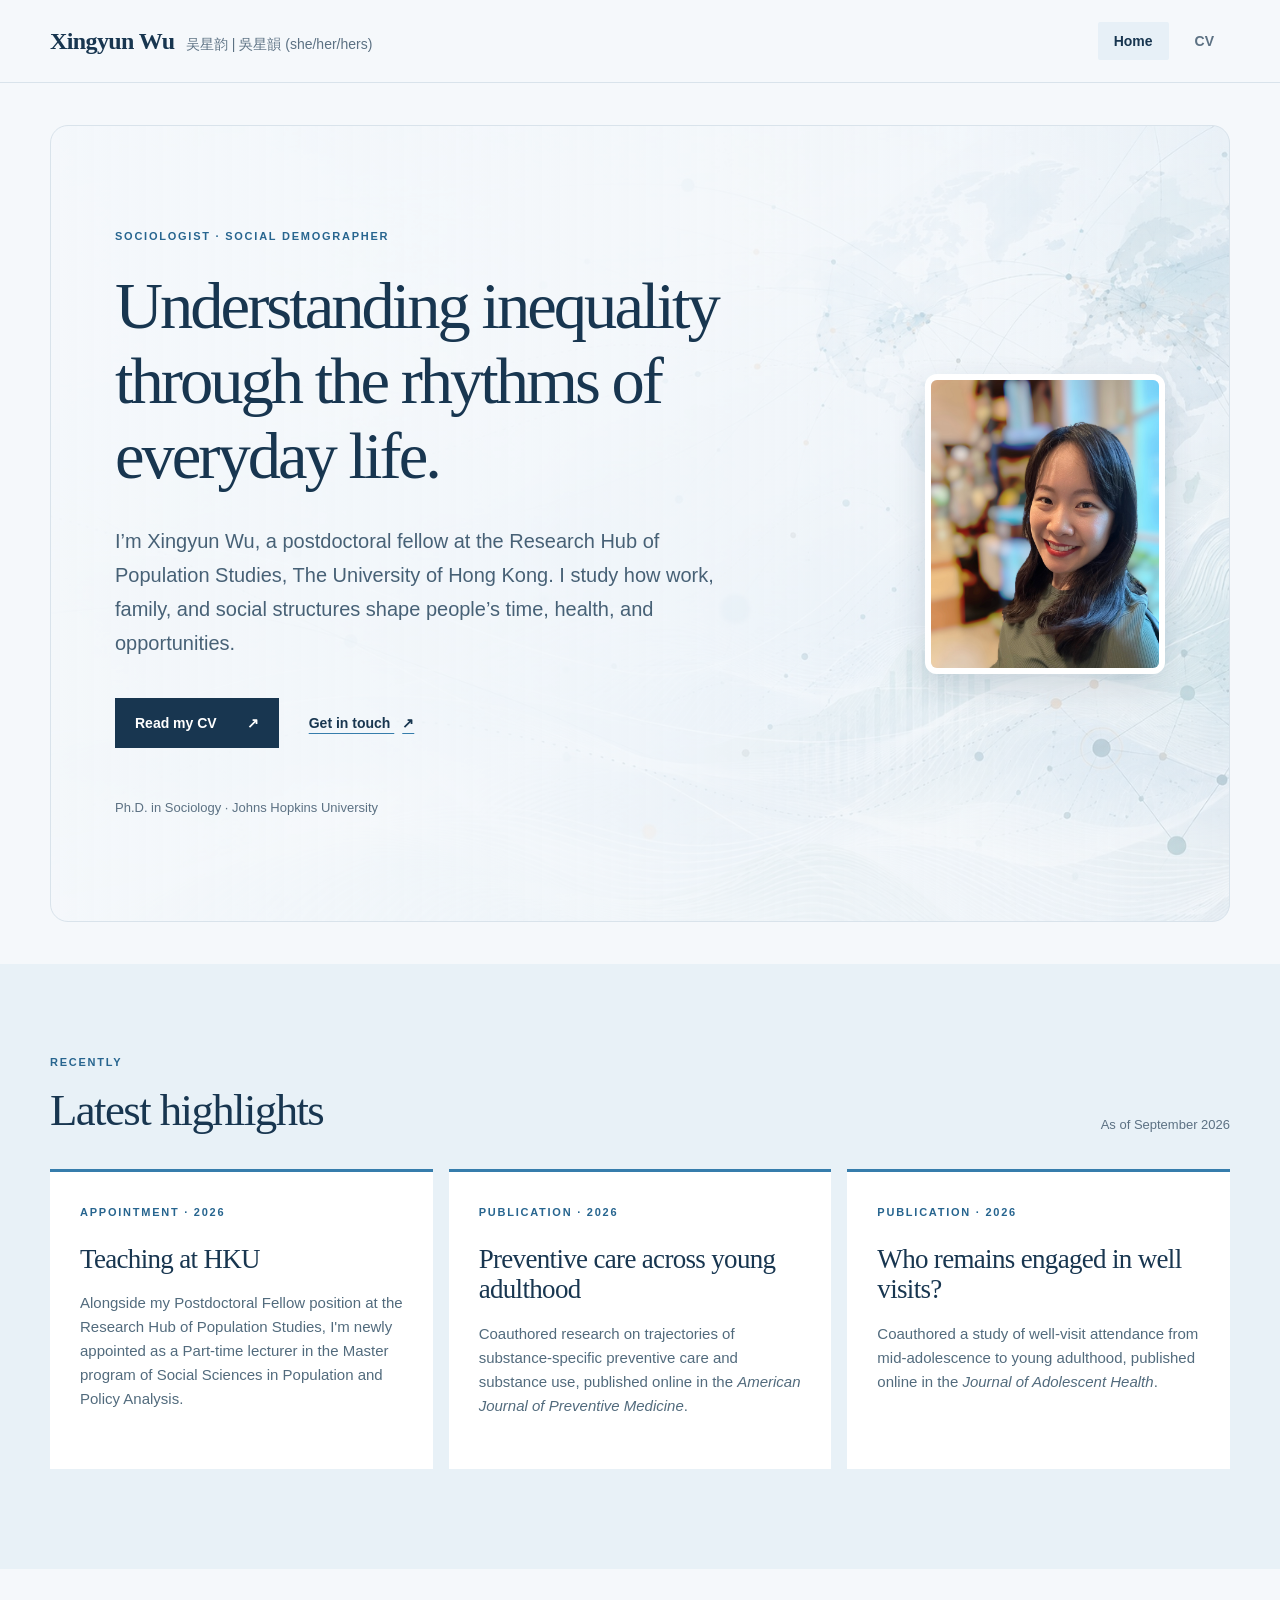
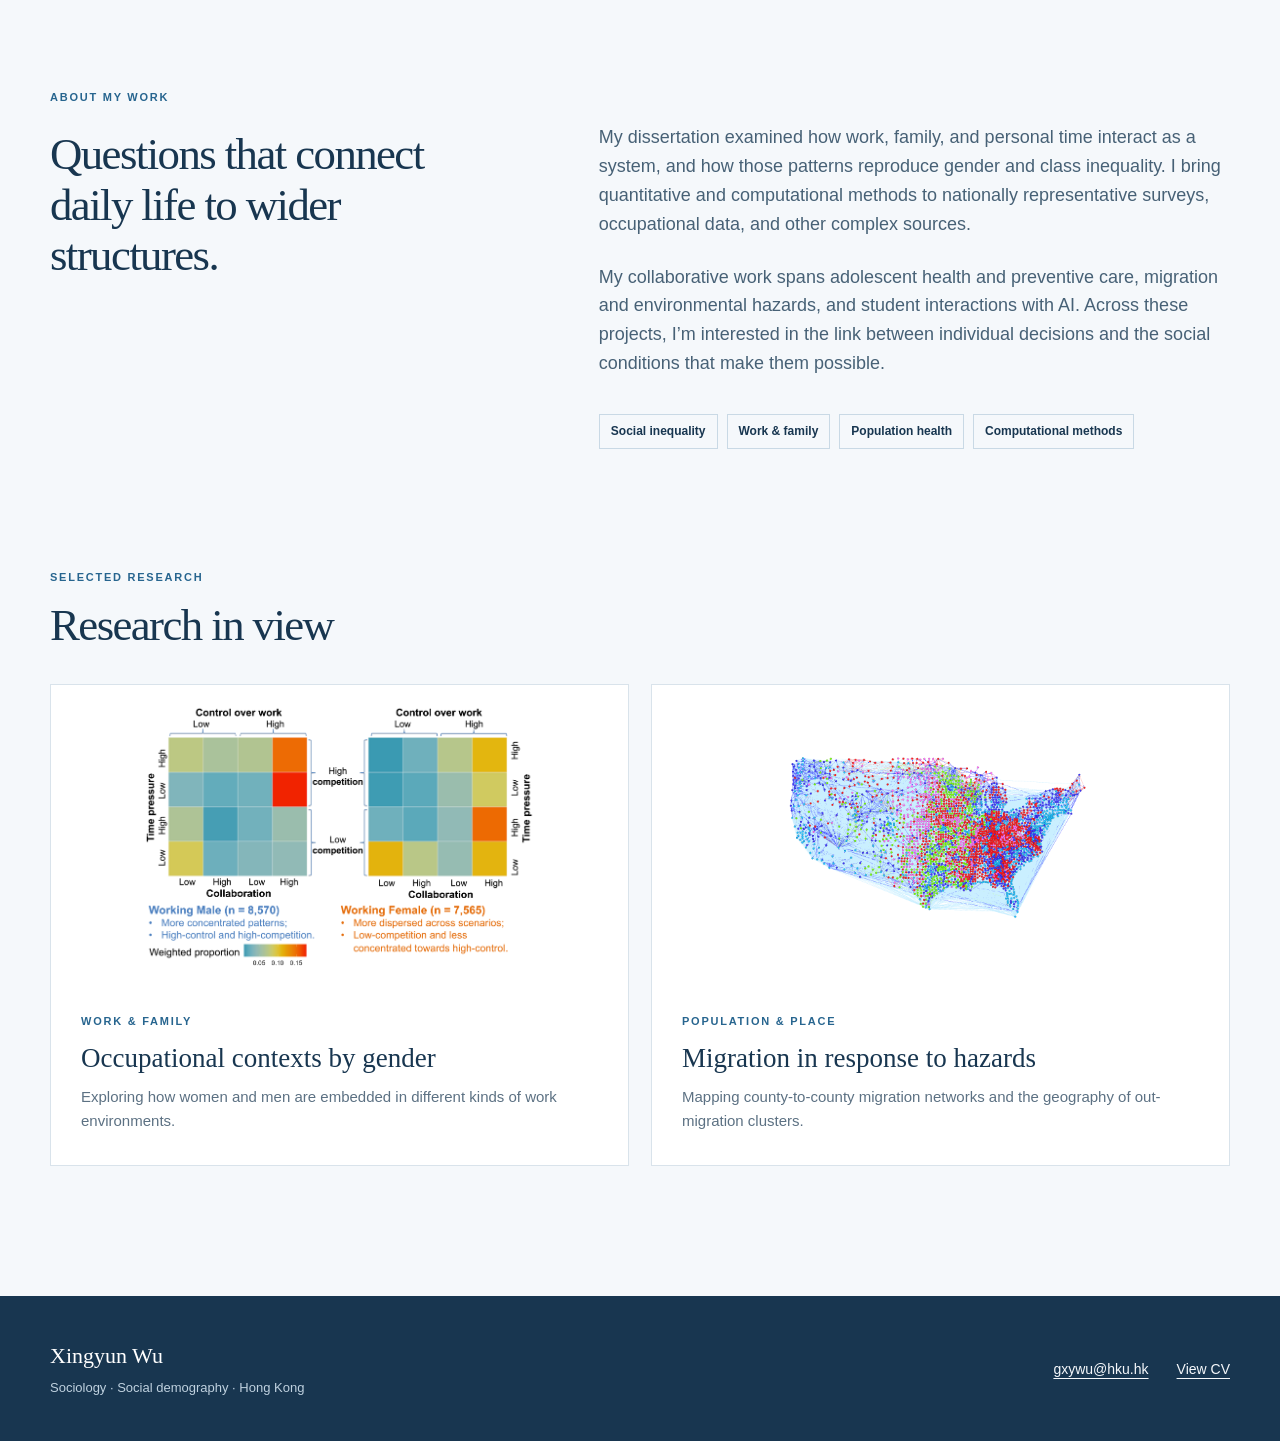
==== commit 6b6baa77: "Update homepage name and pronouns" ====
--- a/index.html
+++ b/index.html
@@ -10,7 +10,7 @@
 <body>
   <a class="skip-link" href="#main">Skip to content</a>
   <header class="site-header"><div class="shell header-inner">
-    <a class="wordmark" href="./" aria-label="Xingyun Wu, home">Xingyun Wu <span>吴星韵</span></a>
+    <a class="wordmark" href="./" aria-label="Xingyun Wu, home">Xingyun Wu <span>吴星韵 | 吳星韻  (she/her/hers)</span></a>
     <nav aria-label="Main navigation"><a class="nav-link active" href="./" aria-current="page">Home</a><a class="nav-link" href="./cv.html">CV</a></nav>
   </div></header>
   <main id="main">
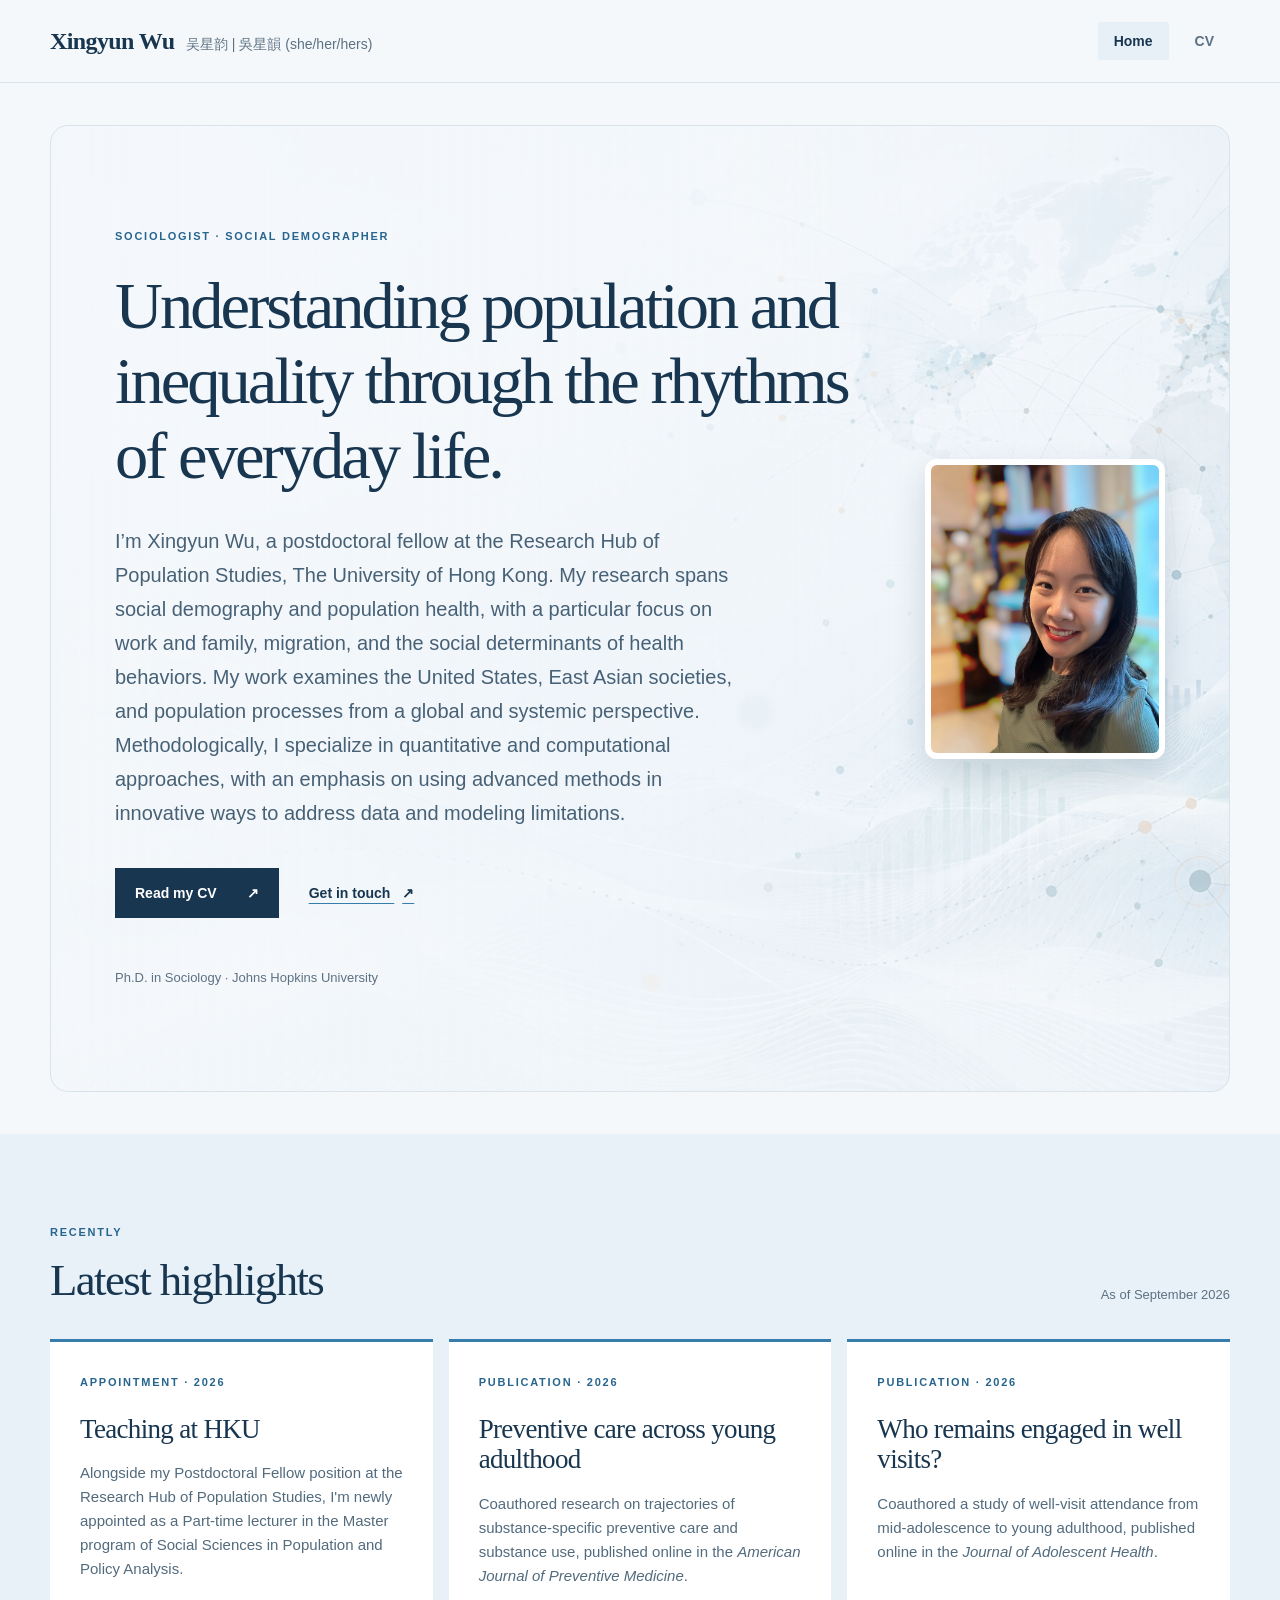
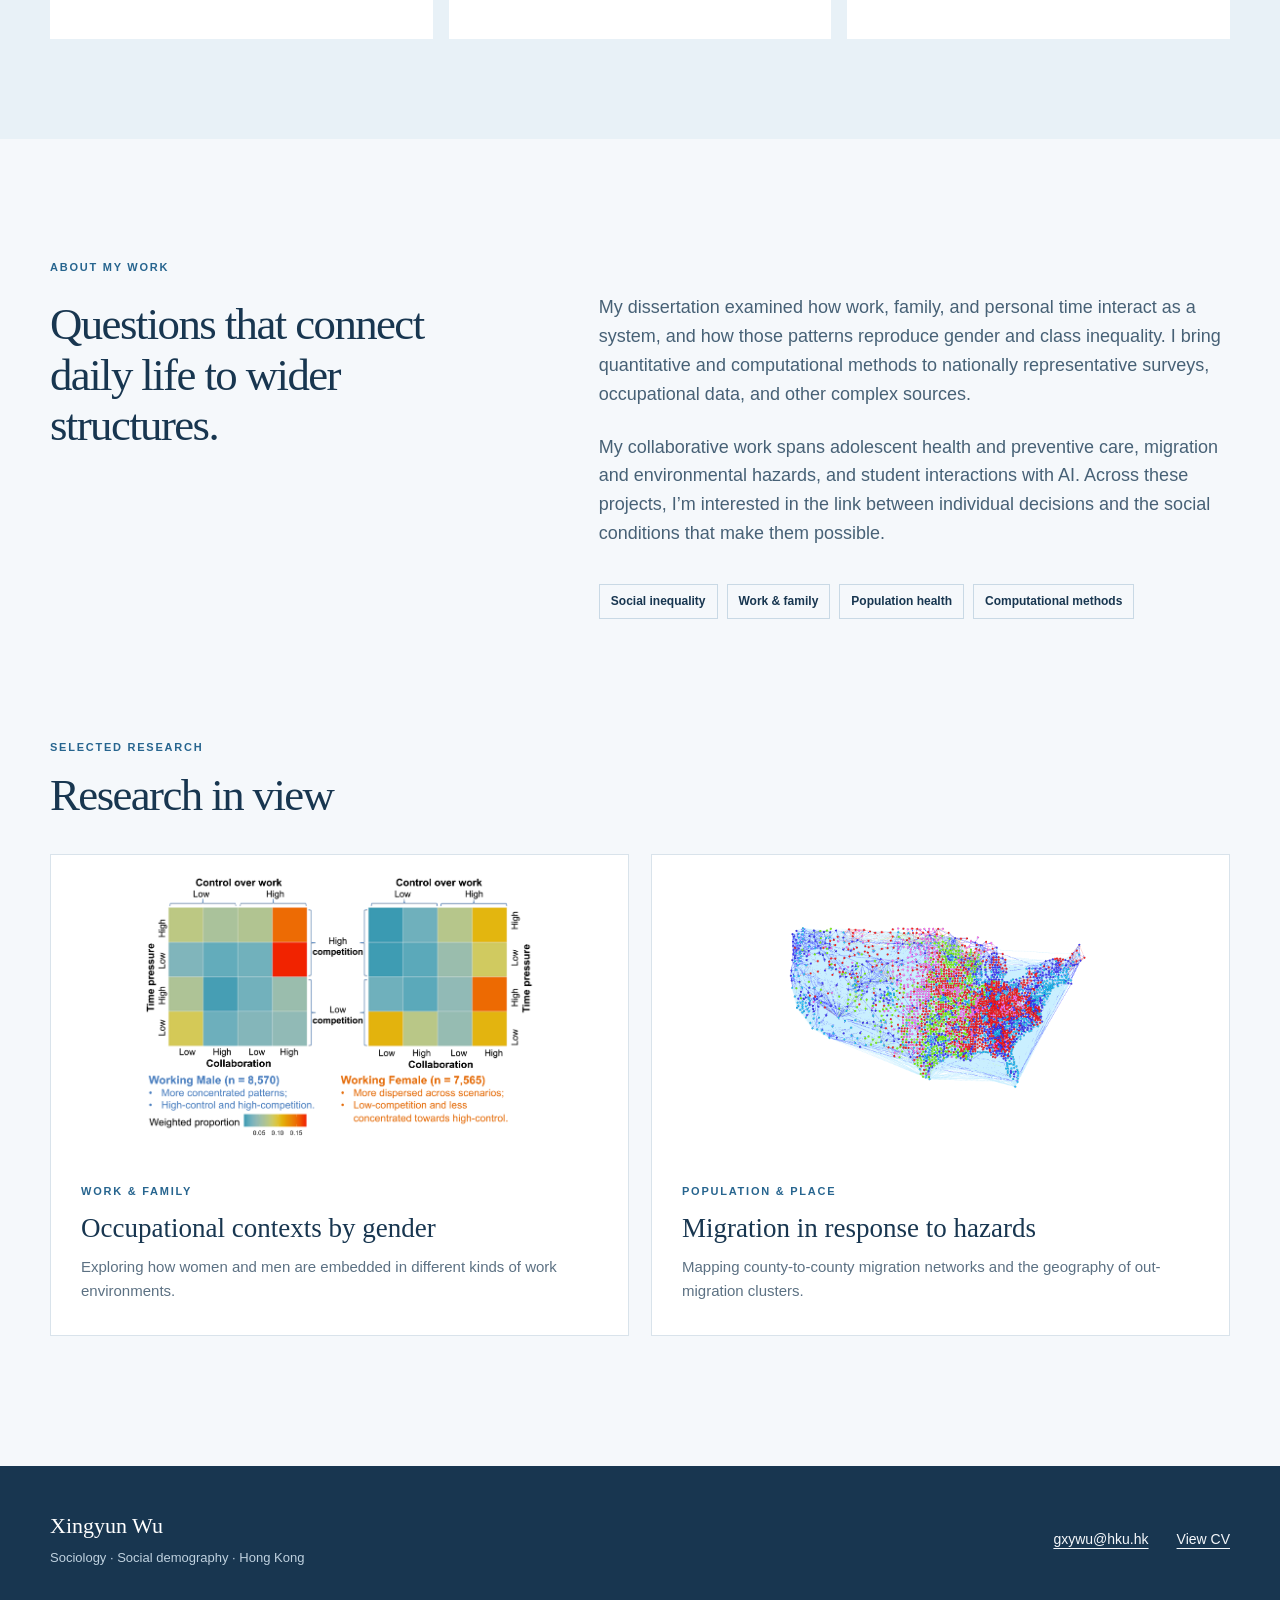
==== commit 463be392: "update index.html" ====
--- a/index.html
+++ b/index.html
@@ -17,8 +17,8 @@
     <section class="hero shell" aria-labelledby="hero-title">
       <div class="hero-copy">
         <p class="eyebrow">Sociologist · Social demographer</p>
-        <h1 id="hero-title">Understanding inequality through the rhythms of everyday life.</h1>
-        <p class="hero-intro">I’m Xingyun Wu, a postdoctoral fellow at the Research Hub of Population Studies, The University of Hong Kong. I study how work, family, and social structures shape people’s time, health, and opportunities.</p>
+        <h1 id="hero-title">Understanding population and inequality through the rhythms of everyday life.</h1>
+        <p class="hero-intro">I’m Xingyun Wu, a postdoctoral fellow at the Research Hub of Population Studies, The University of Hong Kong. My research spans social demography and population health, with a particular focus on work and family, migration, and the social determinants of health behaviors. My work examines the United States, East Asian societies, and population processes from a global and systemic perspective. Methodologically, I specialize in quantitative and computational approaches, with an emphasis on using advanced methods in innovative ways to address data and modeling limitations.</p>
         <div class="hero-actions"><a class="button" href="./cv.html">Read my CV <span aria-hidden="true">↗</span></a><a class="text-link" href="mailto:gxywu@hku.hk">Get in touch <span aria-hidden="true">↗</span></a></div>
         <p class="credential">Ph.D. in Sociology · Johns Hopkins University</p>
       </div>
